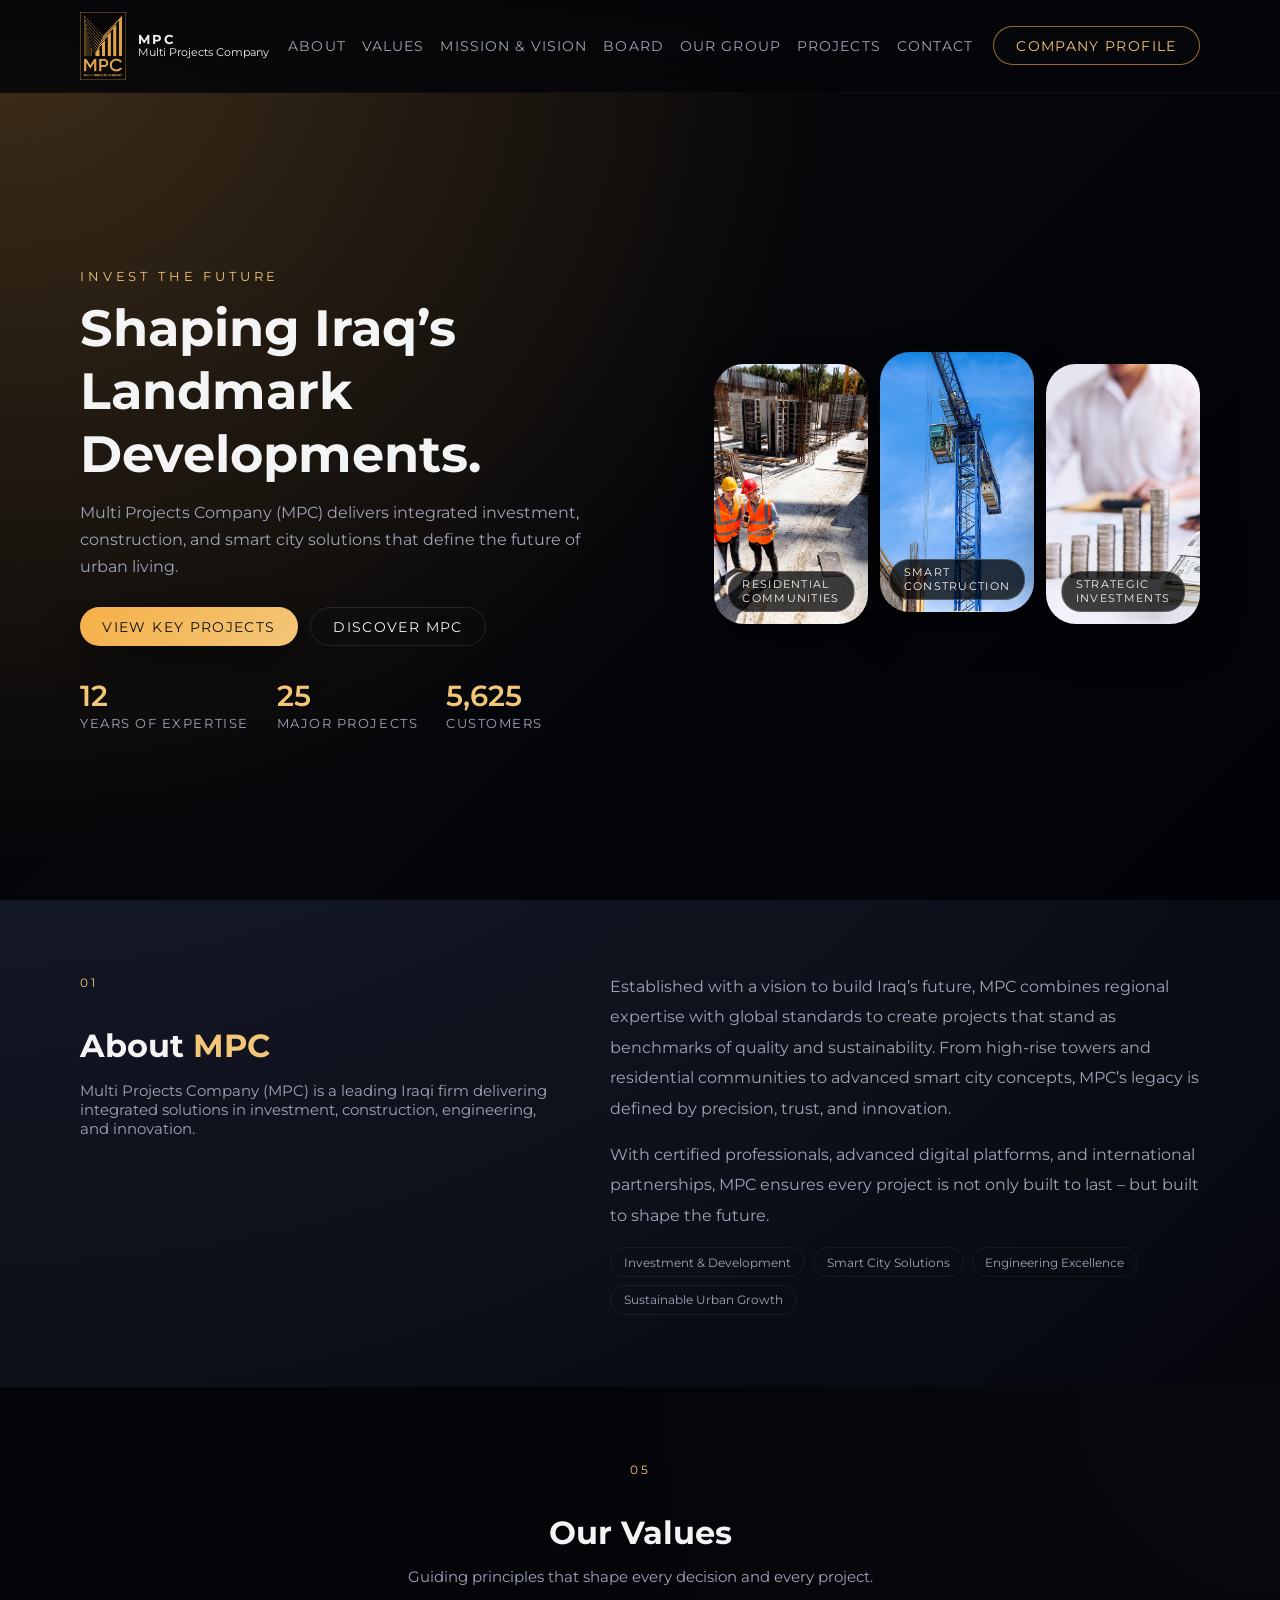
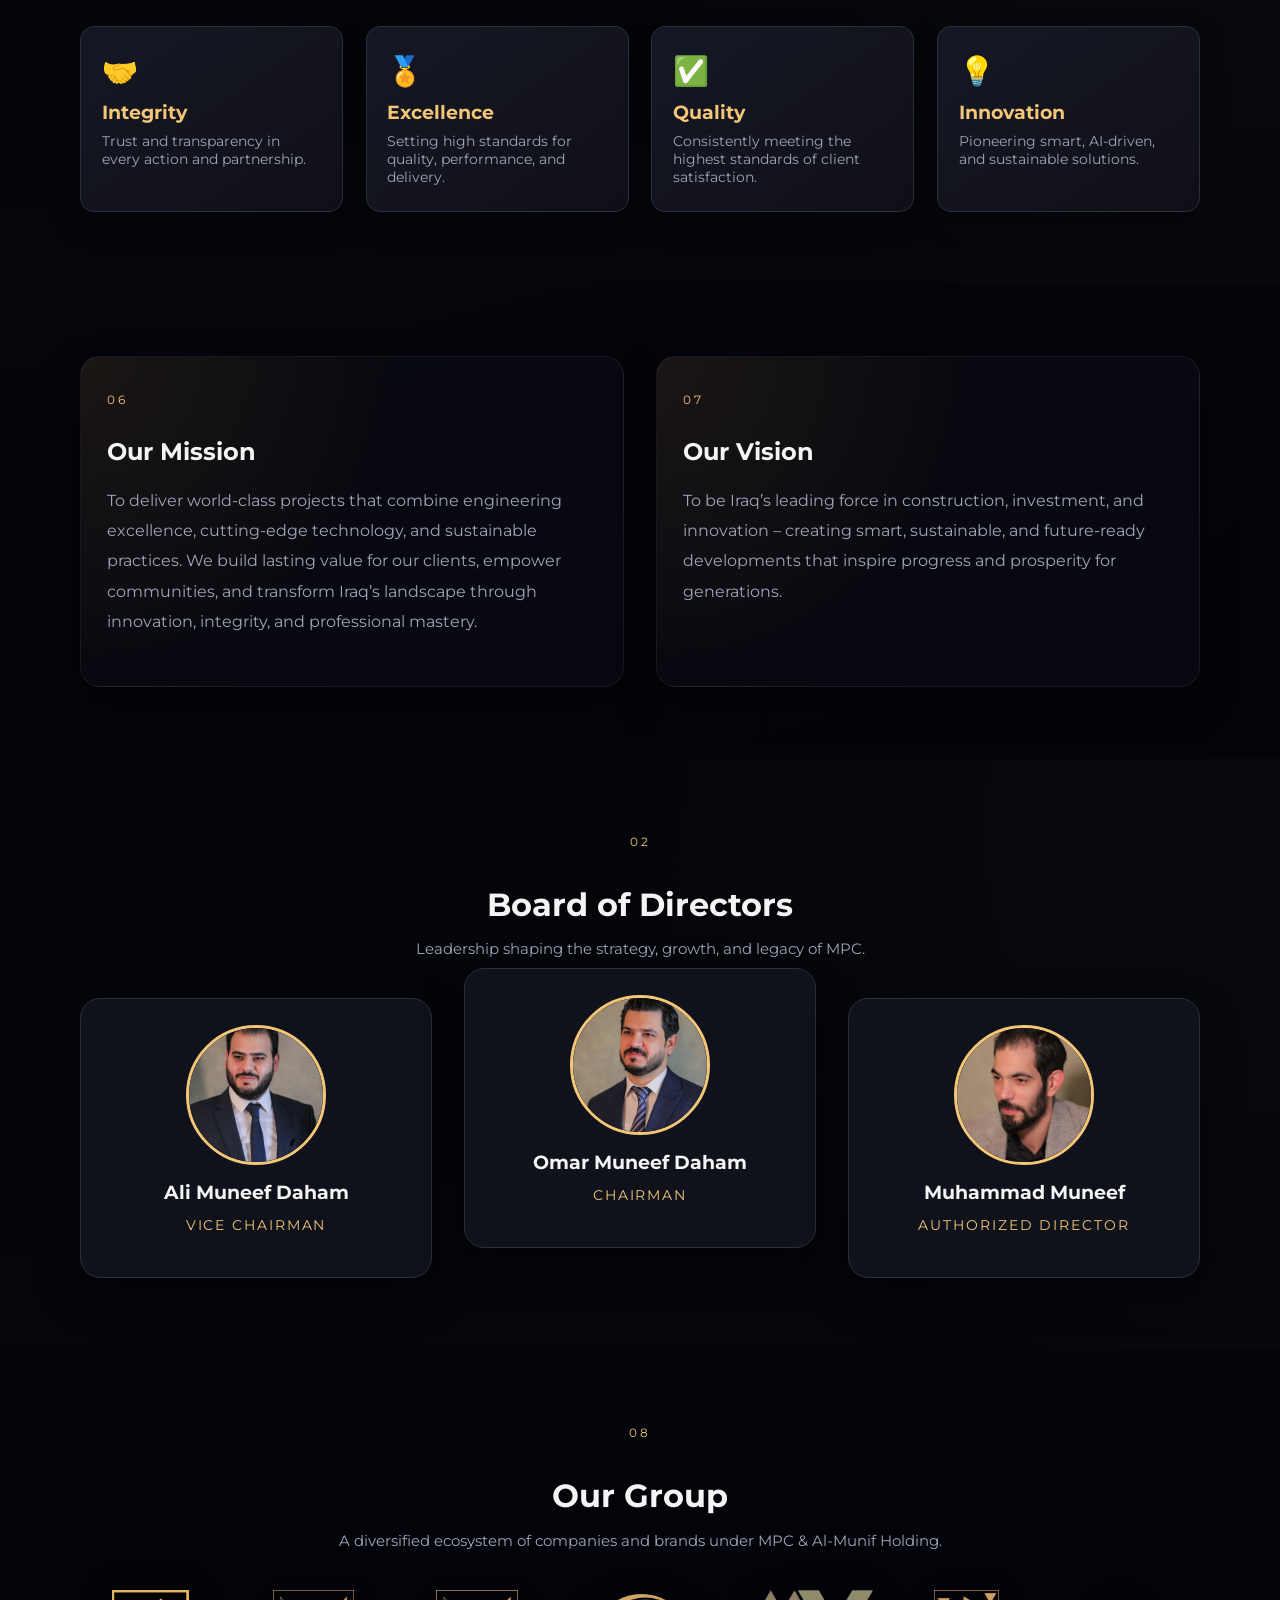
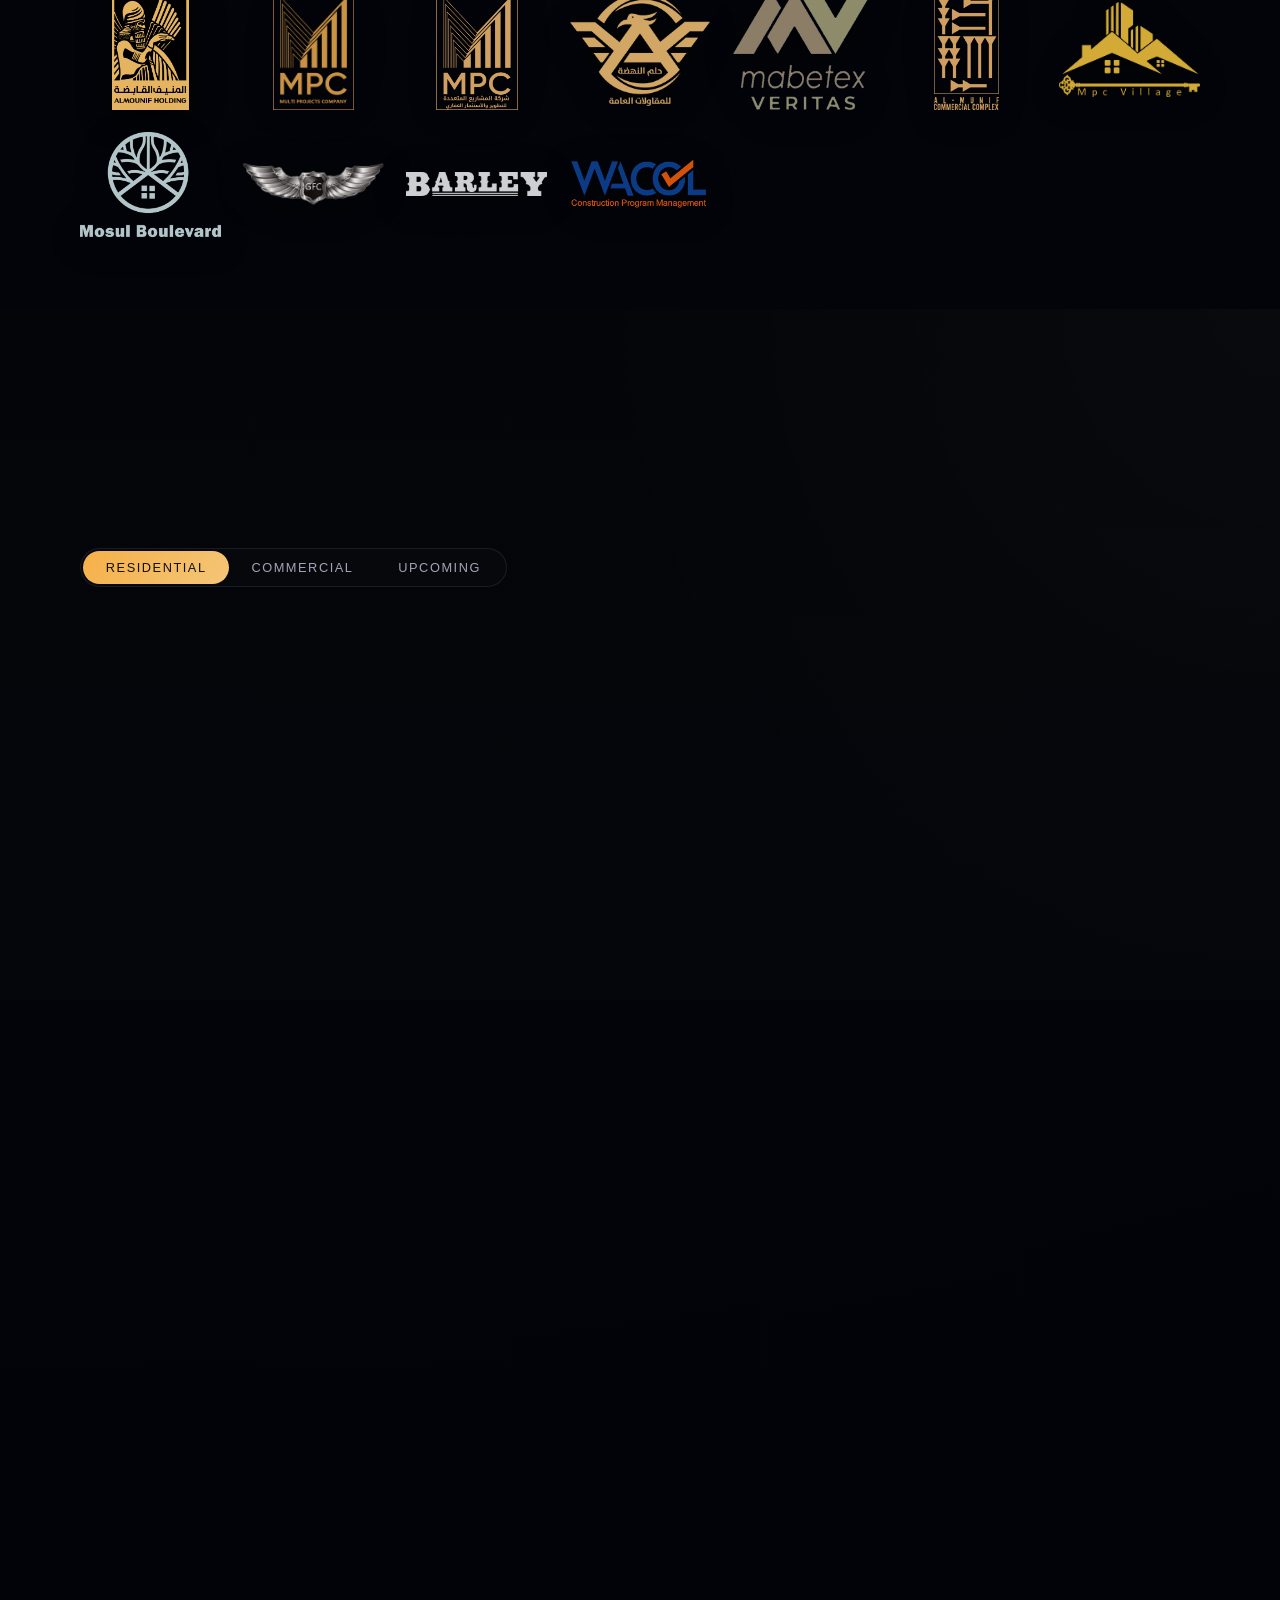
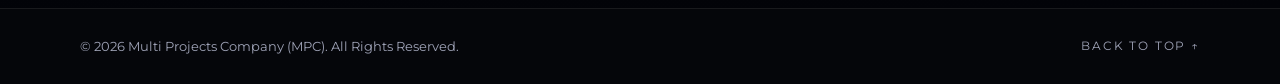
==== index.html @ edf106e2 "Initial commit: MPC corporate website with auto-deploy workflow" ====
<!DOCTYPE html>
<html lang="en">
<head>
    <meta charset="UTF-8" />
    <meta name="viewport" content="width=device-width, initial-scale=1.0" />
    <title>MPC – Multi Projects Company | Invest the Future</title>
    <meta name="description" content="Multi Projects Company (MPC) is a leading Iraqi firm delivering integrated solutions in investment, construction, engineering and innovation." />

    <!-- Fonts -->
    <link rel="preconnect" href="https://fonts.googleapis.com">
    <link rel="preconnect" href="https://fonts.gstatic.com" crossorigin>
    <link href="https://fonts.googleapis.com/css2?family=Montserrat:wght@300;400;500;600;700&display=swap" rel="stylesheet">

    <!-- Styles -->
    <link rel="stylesheet" href="assets/css/styles.css" />
</head>
<body>
    <!-- ================= HEADER ================= -->
    <header class="header" id="top">
        <div class="container header-inner">
            <a href="#top" class="logo">
                <img src="assets/img/mpc-logo-gold.png" alt="MPC Logo" />
                <span class="logo-text">
                    <strong>MPC</strong>
                    <small>Multi Projects Company</small>
                </span>
            </a>

            <nav class="nav" id="nav">
                <button class="nav-toggle" id="navToggle" aria-label="Toggle navigation">
                    <span></span><span></span>
                </button>
                <ul class="nav-list">
                    <li><a href="#about">About</a></li>
                    <li><a href="#values">Values</a></li>
                    <li><a href="#mission-vision">Mission & Vision</a></li>
                    <li><a href="#board">Board</a></li>
                    <li><a href="#group">Our Group</a></li>
                    <li><a href="#projects">Projects</a></li>
                    <li><a href="#contact">Contact</a></li>
                </ul>
            </nav>

            <a href="assets/mpc-company-profile.pdf" class="btn btn-outline" target="_blank">
                Company Profile
            </a>
        </div>
    </header>

    <!-- ================= HERO ================= -->
    <section class="hero">
        <div class="hero-overlay"></div>
        <video class="hero-video" autoplay muted loop playsinline>
            <!-- Optional: place a short muted loop of construction/city or remove video tag and use a static image -->
            <source src="assets/video/city-construction.mp4" type="video/mp4" />
        </video>

        <div class="container hero-content">
            <div class="hero-text">
                <p class="hero-kicker">Invest the Future</p>
                <h1>Shaping Iraq’s Landmark Developments.</h1>
                <p class="hero-sub">
                    Multi Projects Company (MPC) delivers integrated investment, construction,
                    and smart city solutions that define the future of urban living.
                </p>
                <div class="hero-actions">
                    <a href="#projects" class="btn btn-primary">View Key Projects</a>
                    <a href="#about" class="btn btn-ghost">Discover MPC</a>
                </div>
                <div class="hero-stats">
                    <div class="stat">
                        <span class="stat-number" data-target="12">0</span>
                        <span class="stat-label">Years of Expertise</span>
                    </div>
                    <div class="stat">
                        <span class="stat-number" data-target="25">0</span>
                        <span class="stat-label">Major Projects</span>
                    </div>
                    <div class="stat">
                        <span class="stat-number" data-target="10000">0</span>
                        <span class="stat-label">Customers</span>
                    </div>
                </div>
            </div>
            <div class="hero-cards">
                <div class="hero-card hero-card--left">
                    <img src="assets/img/hero-residential.jpg" alt="Residential projects" />
                    <div class="hero-card-label">Residential Communities</div>
                </div>
                <div class="hero-card hero-card--center">
                    <img src="assets/img/hero-crane.jpg" alt="Construction crane" />
                    <div class="hero-card-label">Smart Construction</div>
                </div>
                <div class="hero-card hero-card--right">
                    <img src="assets/img/hero-invest.jpg" alt="Investment growth" />
                    <div class="hero-card-label">Strategic Investments</div>
                </div>
            </div>
        </div>
    </section>

    <!-- ================= ABOUT ================= -->
    <section class="section" id="about">
        <div class="container section-grid">
            <div class="section-header reveal">
                <span class="eyebrow">01</span>
                <h2>About <span class="gold">MPC</span></h2>
                <p>
                    Multi Projects Company (MPC) is a leading Iraqi firm delivering integrated solutions
                    in investment, construction, engineering, and innovation.
                </p>
            </div>
            <div class="section-body reveal">
                <p>
                    Established with a vision to build Iraq’s future, MPC combines regional expertise with
                    global standards to create projects that stand as benchmarks of quality and sustainability.
                    From high-rise towers and residential communities to advanced smart city concepts, MPC’s
                    legacy is defined by precision, trust, and innovation.
                </p>
                <p>
                    With certified professionals, advanced digital platforms, and international partnerships,
                    MPC ensures every project is not only built to last – but built to shape the future.
                </p>

                <div class="about-highlights">
                    <div class="chip">Investment & Development</div>
                    <div class="chip">Smart City Solutions</div>
                    <div class="chip">Engineering Excellence</div>
                    <div class="chip">Sustainable Urban Growth</div>
                </div>
            </div>
        </div>
    </section>

    <!-- ================= VALUES ================= -->
    <section class="section section-alt" id="values">
        <div class="container">
            <div class="section-header center reveal">
                <span class="eyebrow">05</span>
                <h2>Our Values</h2>
                <p>Guiding principles that shape every decision and every project.</p>
            </div>

            <div class="values-grid">
                <article class="value-card reveal">
                    <div class="value-icon">🤝</div>
                    <h3>Integrity</h3>
                    <p>Trust and transparency in every action and partnership.</p>
                </article>

                <article class="value-card reveal">
                    <div class="value-icon">🏅</div>
                    <h3>Excellence</h3>
                    <p>Setting high standards for quality, performance, and delivery.</p>
                </article>

                <article class="value-card reveal">
                    <div class="value-icon">✅</div>
                    <h3>Quality</h3>
                    <p>Consistently meeting the highest standards of client satisfaction.</p>
                </article>

                <article class="value-card reveal">
                    <div class="value-icon">💡</div>
                    <h3>Innovation</h3>
                    <p>Pioneering smart, AI-driven, and sustainable solutions.</p>
                </article>
            </div>
        </div>
    </section>

    <!-- ================= MISSION / VISION ================= -->
    <section class="section" id="mission-vision">
        <div class="container mission-vision-grid">
            <div class="card glass reveal">
                <span class="eyebrow">06</span>
                <h2>Our Mission</h2>
                <p>
                    To deliver world-class projects that combine engineering excellence,
                    cutting-edge technology, and sustainable practices. We build lasting value
                    for our clients, empower communities, and transform Iraq’s landscape
                    through innovation, integrity, and professional mastery.
                </p>
            </div>

            <div class="card glass reveal">
                <span class="eyebrow">07</span>
                <h2>Our Vision</h2>
                <p>
                    To be Iraq’s leading force in construction, investment, and innovation – creating smart,
                    sustainable, and future-ready developments that inspire progress and prosperity for generations.
                </p>
            </div>
        </div>
    </section>

    <!-- ================= BOARD ================= -->
    <section class="section section-alt" id="board">
        <div class="container">
            <div class="section-header center reveal">
                <span class="eyebrow">02</span>
                <h2>Board of Directors</h2>
                <p>Leadership shaping the strategy, growth, and legacy of MPC.</p>
            </div>

            <div class="board-grid">
                <article class="board-card reveal">
                    <div class="board-img">
                        <img src="assets/img/ali-muneef.jpg" alt="Ali Muneef Daham" />
                    </div>
                    <h3>Ali Muneef Daham</h3>
                    <p class="board-role">Vice Chairman</p>
                </article>

                <article class="board-card reveal">
                    <div class="board-img">
                        <img src="assets/img/omar-muneef.jpg" alt="Omar Muneef Daham" />
                    </div>
                    <h3>Omar Muneef Daham</h3>
                    <p class="board-role">Chairman</p>
                </article>

                <article class="board-card reveal">
                    <div class="board-img">
                        <img src="assets/img/muhammad-muneef.jpg" alt="Muhammad Muneef" />
                    </div>
                    <h3>Muhammad Muneef</h3>
                    <p class="board-role">Authorized Director</p>
                </article>
            </div>
        </div>
    </section>

    <!-- ================= OUR GROUP ================= -->
    <section class="section" id="group">
        <div class="container">
            <div class="section-header center reveal">
                <span class="eyebrow">08</span>
                <h2>Our Group</h2>
                <p>A diversified ecosystem of companies and brands under MPC &amp; Al-Munif Holding.</p>
            </div>

            <div class="group-logos reveal">
                <!-- Replace logo paths with your actual files -->
                <img src="assets/img/logo-almunif-holding.png" alt="Al-Munif Holding" />
                <img src="assets/img/logo-mpc-en.png" alt="MPC" />
                <img src="assets/img/logo-mpc-ar.png" alt="MPC Arabic" />
                <img src="assets/img/logo-dream-of-summit.png" alt="Dream of Summit" />
                <img src="assets/img/logo-mabetex-veritas.png" alt="Mabetex Veritas" />
                <img src="assets/img/logo-almunif-complex.png" alt="Al-Munif Commercial Complex" />
                <img src="assets/img/logo-mpc-village.png" alt="MPC Village" />
                <img src="assets/img/logo-boulevard-mosul.png" alt="Boulevard Mosul" />
                <img src="assets/img/logo-gfc.png" alt="GFC" />
                <img src="assets/img/logo-barley.png" alt="Barley" />
                <img src="assets/img/logo-wacol.png" alt="WACOL" />
            </div>
        </div>
    </section>

    <!-- ================= PROJECTS ================= -->
    <section class="section section-alt" id="projects">
        <div class="container">
            <div class="section-header center reveal">
                <span class="eyebrow">Projects</span>
                <h2>Flagship & Ongoing Projects</h2>
                <p>Residential, commercial, and smart city developments across Iraq.</p>
            </div>

            <div class="tabs">
                <button class="tab-button active" data-target="#tab-residential">Residential</button>
                <button class="tab-button" data-target="#tab-commercial">Commercial</button>
                <button class="tab-button" data-target="#tab-upcoming">Upcoming</button>
            </div>

            <div class="tab-panels">
                <!-- Residential -->
                <div class="tab-panel active" id="tab-residential">
                    <div class="cards-grid">
                        <article class="project-card reveal">
                            <img src="assets/img/project-mpc-village.jpg" alt="MPC Village" />
                            <div class="project-body">
                                <h3>MPC Village – Rumadi</h3>
                                <p>
                                    A modern residential community offering smart living, green areas,
                                    and integrated services for families.
                                </p>
                            </div>
                        </article>
                        <article class="project-card reveal">
                            <img src="assets/img/project-mpc-towers.jpg" alt="MPC Towers" />
                            <div class="project-body">
                                <h3>MPC Towers</h3>
                                <p>
                                    High-rise residential towers designed with contemporary architecture
                                    and advanced security & facility management.
                                </p>
                            </div>
                        </article>
                    </div>
                </div>

                <!-- Commercial -->
                <div class="tab-panel" id="tab-commercial">
                    <div class="cards-grid">
                        <article class="project-card reveal">
                            <img src="assets/img/project-almunif-complex.jpg" alt="Al-Munif Commercial Complex" />
                            <div class="project-body">
                                <h3>Al-Munif Commercial Complex – Mosul</h3>
                                <p>
                                    Landmark mixed-use complex combining retail, entertainment, and business spaces,
                                    becoming a new urban hub for the city.
                                </p>
                            </div>
                        </article>
                        <article class="project-card reveal">
                            <img src="assets/img/project-boulevard-mosul.jpg" alt="Boulevard Mosul" />
                            <div class="project-body">
                                <h3>Boulevard Mosul</h3>
                                <p>
                                    A vibrant boulevard project integrating dining, leisure, and boutique retail
                                    in a premium urban environment.
                                </p>
                            </div>
                        </article>
                    </div>
                </div>

                <!-- Upcoming -->
                <div class="tab-panel" id="tab-upcoming">
                    <div class="cards-grid">
                        <article class="project-card reveal">
                            <img src="assets/img/project-ramadi-smartcity.jpg" alt="Ramadi Smart City" />
                            <div class="project-body">
                                <h3>Ramadi Smart City Concept</h3>
                                <p>
                                    One of Iraq’s first smart city developments, integrating digital infrastructure,
                                    sustainability, and modern urban planning.
                                </p>
                            </div>
                        </article>
                        <article class="project-card reveal">
                            <img src="assets/img/project-mpc-village-2.jpg" alt="MPC Village 2" />
                            <div class="project-body">
                                <h3>MPC Village – Phase 2</h3>
                                <p>
                                    Expanded residential clusters, enhanced amenities, and new investment opportunities
                                    for partners and residents.
                                </p>
                            </div>
                        </article>
                    </div>
                </div>
            </div>
        </div>
    </section>

    <!-- ================= CONTACT ================= -->
    <section class="section" id="contact">
        <div class="container contact-grid">
            <div class="contact-info reveal">
                <span class="eyebrow">Contact</span>
                <h2>Get in touch with MPC</h2>
                <p>
                    For investment opportunities, partnership inquiries, or project details,
                    our team is ready to support you.
                </p>

                <ul class="contact-list">
                    <li><strong>Headquarters:</strong> Erbil / Mosul / Rumadi / Baghdad, Iraq</li>
                    <li><strong>Email:</strong> <a href="mailto:info@mpciraq.com">info@mpciraq.com</a></li>
                    <li><strong>Website:</strong> <a href="https://www.mpciraq.com" target="_blank">www.mpciraq.com</a></li>
                </ul>

                <div class="social">
                    <a href="https://www.linkedin.com/company/multi-projects-company/" aria-label="LinkedIn">in</a>
                    <a href="https://www.facebook.com/multiprojectsco" aria-label="Facebook">f</a>
                    <a href="https://www.instagram.com/multi_projects_comp?igsh=bHpvZ3lxYXlwNWZt" aria-label="Instagram">ig</a>
                </div>
            </div>

            <form class="contact-form reveal" autocomplete="off">
                <div class="field">
                    <label for="name">Name</label>
                    <input id="name" type="text" placeholder="Your full name" required />
                </div>
                <div class="field">
                    <label for="email">Email</label>
                    <input id="email" type="email" placeholder="you@example.com" required />
                </div>
                <div class="field">
                    <label for="subject">Subject</label>
                    <input id="subject" type="text" placeholder="How can we help you?" />
                </div>
                <div class="field">
                    <label for="message">Message</label>
                    <textarea id="message" rows="4" placeholder="Write your message here"></textarea>
                </div>
                <button type="submit" class="btn btn-primary full">Send Message</button>
                <p class="form-status" id="formStatus"></p>
            </form>
        </div>
    </section>

    <!-- ================= FOOTER ================= -->
    <footer class="footer">
        <div class="container footer-inner">
            <p>© <span id="year"></span> Multi Projects Company (MPC). All Rights Reserved.</p>
            <a href="#top" class="back-to-top">Back to top ↑</a>
        </div>
    </footer>

    <!-- Scripts -->
    <script src="assets/js/main.js"></script>
</body>
</html>
---- assets/css/styles.css ----
:root {
    --bg: #07080b;
    --bg-alt: #101218;
    --bg-card: #151824;
    --gold: #f6b048;
    --gold-soft: #f3c678;
    --text: #f4f4f4;
    --muted: #a0a4b8;
    --border: #2a2f3c;
    --radius-lg: 20px;
    --radius-md: 14px;
    --shadow-soft: 0 18px 40px rgba(0, 0, 0, 0.45);
    --transition: all 0.25s ease-out;
}

*,
*::before,
*::after {
    box-sizing: border-box;
}

html,
body {
    margin: 0;
    padding: 0;
    font-family: "Montserrat", system-ui, -apple-system, BlinkMacSystemFont, "Segoe UI", sans-serif;
    color: var(--text);
    background: radial-gradient(circle at top left, #202539 0, #04050a 40%, #020308 100%);
    scroll-behavior: smooth;
}

img {
    max-width: 100%;
    display: block;
}

a {
    color: inherit;
    text-decoration: none;
}

section {
    position: relative;
}

/* Containers */

.container {
    width: min(1120px, 92vw);
    margin: 0 auto;
}

/* Header */

.header {
    position: fixed;
    inset-block-start: 0;
    inset-inline: 0;
    z-index: 50;
    backdrop-filter: blur(10px);
    background: linear-gradient(to bottom, rgba(4,5,8,0.96), rgba(4,5,8,0.85));
    border-bottom: 1px solid rgba(255,255,255,0.03);
}

.header-inner {
    display: flex;
    align-items: center;
    justify-content: space-between;
    padding-block: 0.75rem;
    gap: 1rem;
}

.logo {
    display: flex;
    align-items: center;
    gap: 0.75rem;
}

.logo img {
    width: 46px;
}

.logo-text {
    display: flex;
    flex-direction: column;
    font-size: 0.8rem;
    line-height: 1.2;
}

.logo-text strong {
    letter-spacing: 0.16em;
    text-transform: uppercase;
    font-size: 0.8rem;
}

.nav {
    display: flex;
    align-items: center;
    gap: 1.25rem;
}

.nav-list {
    display: flex;
    align-items: center;
    gap: 1rem;
    list-style: none;
    padding: 0;
    margin: 0;
}

.nav-list a {
    font-size: 0.87rem;
    letter-spacing: 0.08em;
    text-transform: uppercase;
    color: var(--muted);
    position: relative;
}

.nav-list a::after {
    content: "";
    position: absolute;
    left: 0;
    bottom: -6px;
    width: 0;
    height: 2px;
    background: var(--gold);
    transition: width 0.25s ease-out;
}

.nav-list a:hover {
    color: var(--text);
}

.nav-list a:hover::after {
    width: 100%;
}

/* Nav toggle (mobile) */

.nav-toggle {
    display: none;
    flex-direction: column;
    justify-content: center;
    gap: 5px;
    width: 34px;
    height: 34px;
    border-radius: 999px;
    border: 1px solid rgba(255,255,255,0.1);
    background: transparent;
    cursor: pointer;
}

.nav-toggle span {
    display: block;
    height: 2px;
    width: 18px;
    border-radius: 99px;
    background: var(--text);
    transition: transform 0.25s ease, opacity 0.25s ease;
}

/* Buttons */

.btn {
    display: inline-flex;
    align-items: center;
    justify-content: center;
    padding: 0.65rem 1.4rem;
    border-radius: 999px;
    font-size: 0.85rem;
    text-transform: uppercase;
    letter-spacing: 0.1em;
    border: none;
    cursor: pointer;
    transition: var(--transition);
}

.btn-primary {
    background: linear-gradient(135deg, var(--gold), var(--gold-soft));
    color: #111;
    box-shadow: var(--shadow-soft);
}

.btn-primary:hover {
    filter: brightness(1.05);
    transform: translateY(-1px);
}

.btn-outline {
    border: 1px solid rgba(246,176,72,0.6);
    color: var(--gold-soft);
    background: rgba(8,9,13,0.7);
}

.btn-outline:hover {
    background: rgba(246,176,72,0.1);
}

.btn-ghost {
    border: 1px solid rgba(255,255,255,0.1);
    color: var(--text);
    background: transparent;
}

.btn-ghost:hover {
    background: rgba(255,255,255,0.06);
}

.btn.full {
    width: 100%;
}

/* Hero */

.hero {
    position: relative;
    padding-top: 5.5rem;
    min-height: 100vh;
    display: flex;
    align-items: center;
    overflow: hidden;
}

.hero-video {
    position: absolute;
    inset: 0;
    width: 100%;
    height: 100%;
    object-fit: cover;
    opacity: 0.25;
    pointer-events: none;
}

.hero-overlay {
    position: absolute;
    inset: 0;
    background:
        radial-gradient(circle at top left, rgba(246,176,72,0.25) 0, transparent 55%),
        linear-gradient(135deg, #020308 0, #05060a 50%, #020308 100%);
}

.hero-content {
    position: relative;
    display: grid;
    grid-template-columns: minmax(0, 1.1fr) minmax(0, 0.9fr);
    gap: 2.5rem;
    align-items: center;
    padding-block: 4rem;
}

.hero-text h1 {
    font-size: clamp(2.5rem, 4vw, 3.4rem);
    margin: 0 0 0.75rem;
}

.hero-kicker {
    text-transform: uppercase;
    letter-spacing: 0.3em;
    font-size: 0.8rem;
    color: var(--gold-soft);
    margin-bottom: 0.75rem;
}

.hero-sub {
    color: var(--muted);
    max-width: 34rem;
    line-height: 1.7;
    font-size: 0.98rem;
}

.hero-actions {
    display: flex;
    flex-wrap: wrap;
    gap: 0.75rem;
    margin-top: 1.7rem;
    margin-bottom: 2rem;
}

.hero-stats {
    display: flex;
    flex-wrap: wrap;
    gap: 1.75rem;
}

.stat {
    min-width: 120px;
}

.stat-number {
    display: block;
    font-size: 1.8rem;
    font-weight: 600;
    color: var(--gold-soft);
}

.stat-label {
    font-size: 0.8rem;
    text-transform: uppercase;
    letter-spacing: 0.12em;
    color: var(--muted);
}

/* Hero cards */

.hero-cards {
    display: grid;
    grid-template-columns: repeat(3, minmax(0, 1fr));
    gap: 0.75rem;
}

.hero-card {
    position: relative;
    border-radius: 30px;
    overflow: hidden;
    background: #11131b;
    box-shadow: var(--shadow-soft);
    transform-origin: center;
    transition: var(--transition);
}

.hero-card img {
    width: 100%;
    height: 260px;
    object-fit: cover;
    filter: saturate(1.1);
}

.hero-card-label {
    position: absolute;
    left: 50%;
    bottom: 12px;
    transform: translateX(-50%);
    padding: 0.35rem 0.85rem;
    border-radius: 20px;
    font-size: 0.68rem;
    letter-spacing: 0.12em;
    text-transform: uppercase;
    background: rgba(0,0,0,0.75);
    border: 1px solid rgba(255,255,255,0.2);
}

.hero-card--center {
    transform: translateY(-12px);
}

.hero-card:hover {
    transform: translateY(-10px) scale(1.02);
}

/* Sections */

.section {
    padding-block: 4.5rem;
}

.section-alt {
    background: radial-gradient(circle at top right, rgba(255,255,255,0.02) 0, transparent 50%),
                linear-gradient(to bottom, #040509, #05060b);
}

.section-header {
    margin-bottom: 2.5rem;
}

.section-header.center {
    text-align: center;
    max-width: 640px;
    margin-inline: auto;
}

.section-header h2 {
    font-size: 2rem;
    margin-bottom: 0.4rem;
}

.section-header p {
    color: var(--muted);
    font-size: 0.96rem;
}

.eyebrow {
    display: inline-block;
    text-transform: uppercase;
    letter-spacing: 0.25em;
    font-size: 0.75rem;
    color: var(--gold-soft);
    margin-bottom: 0.6rem;
}

.gold {
    color: var(--gold-soft);
}

.section-grid {
    display: grid;
    grid-template-columns: minmax(0, 0.9fr) minmax(0, 1.1fr);
    gap: 3rem;
}

.section-body p {
    color: var(--muted);
    line-height: 1.9;
    margin-top: 0;
    margin-bottom: 1rem;
}

.about-highlights {
    display: flex;
    flex-wrap: wrap;
    gap: 0.5rem;
    margin-top: 1rem;
}

.chip {
    padding: 0.4rem 0.8rem;
    border-radius: 999px;
    border: 1px solid rgba(255,255,255,0.06);
    font-size: 0.76rem;
    color: var(--muted);
}

/* Values */

.values-grid {
    display: grid;
    grid-template-columns: repeat(4, minmax(0, 1fr));
    gap: 1.4rem;
}

.value-card {
    background: linear-gradient(145deg, #151824, #100f17);
    border-radius: var(--radius-md);
    padding: 1.6rem 1.3rem;
    border: 1px solid var(--border);
    box-shadow: 0 10px 26px rgba(0,0,0,0.35);
    text-align: left;
}

.value-icon {
    font-size: 1.8rem;
    margin-bottom: 0.8rem;
}

.value-card h3 {
    margin: 0 0 0.5rem;
    color: var(--gold-soft);
}

.value-card p {
    margin: 0;
    font-size: 0.9rem;
    color: var(--muted);
}

/* Mission & Vision */

.mission-vision-grid {
    display: grid;
    grid-template-columns: repeat(2, minmax(0,1fr));
    gap: 2rem;
}

.card.glass {
    background: radial-gradient(circle at top left, rgba(246,176,72,0.08) 0, transparent 50%),
                rgba(10,12,19,0.82);
    border-radius: var(--radius-lg);
    padding: 2rem 1.6rem;
    border: 1px solid rgba(255,255,255,0.06);
    box-shadow: var(--shadow-soft);
}

.card.glass p {
    color: var(--muted);
    line-height: 1.9;
}

/* Board */

.board-grid {
    display: grid;
    grid-template-columns: repeat(3, minmax(0,1fr));
    gap: 2rem;
    align-items: end;
}

.board-card:nth-child(2).reveal {
    transform: translateY(-6px);
}

.board-card:nth-child(2).reveal.visible {
    transform: translateY(-30px);
}

.board-card {
    background: #10121b;
    border-radius: var(--radius-lg);
    padding: 1.6rem 1.2rem 1.9rem;
    border: 1px solid var(--border);
    text-align: center;
    box-shadow: var(--shadow-soft);
}

.board-img {
    width: 140px;
    height: 140px;
    margin: 0 auto 1rem;
    border-radius: 50%;
    overflow: hidden;
    border: 3px solid var(--gold-soft);
}

.board-img img {
    width: 100%;
    height: 100%;
    object-fit: cover;
}

.board-card h3 {
    margin: 0.4rem 0 0.1rem;
}

.board-role {
    font-size: 0.85rem;
    color: var(--gold-soft);
    text-transform: uppercase;
    letter-spacing: 0.14em;
}

/* Group logos */

.group-logos {
    display: grid;
    grid-template-columns: repeat(auto-fit, minmax(130px, 1fr));
    gap: 1.4rem;
    align-items: center;
    justify-items: center;
    margin-top: 1.4rem;
}

.group-logos img {
    max-height: 120px;
    filter: drop-shadow(0 6px 18px rgba(0,0,0,0.6));
    opacity: 0.9;
}

/* Tabs & Projects */

.tabs {
    display: inline-flex;
    border-radius: 999px;
    border: 1px solid rgba(255,255,255,0.08);
    padding: 0.15rem;
    background: rgba(8,9,13,0.9);
    margin-bottom: 1.5rem;
}

.tab-button {
    border: none;
    background: transparent;
    padding: 0.55rem 1.4rem;
    border-radius: 999px;
    font-size: 0.8rem;
    letter-spacing: 0.12em;
    text-transform: uppercase;
    color: var(--muted);
    cursor: pointer;
    transition: var(--transition);
}

.tab-button.active {
    background: linear-gradient(135deg, var(--gold), var(--gold-soft));
    color: #111;
}

.tab-panels {
    margin-top: 0.5rem;
}

.tab-panel {
    display: none;
}

.tab-panel.active {
    display: block;
}

.cards-grid {
    display: grid;
    grid-template-columns: repeat(2, minmax(0,1fr));
    gap: 1.4rem;
}

.project-card {
    background: #11121b;
    border-radius: var(--radius-md);
    overflow: hidden;
    border: 1px solid var(--border);
    box-shadow: var(--shadow-soft);
}

.project-card img {
    height: 200px;
    object-fit: cover;
}

.project-body {
    padding: 1.2rem 1.1rem 1.4rem;
}

.project-body h3 {
    margin-top: 0;
    margin-bottom: 0.4rem;
}

.project-body p {
    margin: 0;
    font-size: 0.9rem;
    color: var(--muted);
}

/* Contact */

.contact-grid {
    display: grid;
    grid-template-columns: minmax(0, 1.1fr) minmax(0, 0.9fr);
    gap: 2.2rem;
}

.contact-list {
    list-style: none;
    padding: 0;
    margin: 1.1rem 0;
}

.contact-list li {
    margin-bottom: 0.5rem;
    color: var(--muted);
    font-size: 0.93rem;
}

.contact-list strong {
    color: var(--text);
}

.social {
    display: flex;
    gap: 0.7rem;
    margin-top: 0.6rem;
}

.social a {
    width: 32px;
    height: 32px;
    border-radius: 999px;
    border: 1px solid rgba(255,255,255,0.18);
    display: inline-flex;
    align-items: center;
    justify-content: center;
    font-size: 0.8rem;
    color: var(--muted);
}

.social a:hover {
    border-color: var(--gold-soft);
    color: var(--gold-soft);
}

.contact-form {
    background: #10121b;
    border-radius: var(--radius-lg);
    padding: 1.8rem 1.5rem;
    border: 1px solid var(--border);
    box-shadow: var(--shadow-soft);
}

.field {
    margin-bottom: 1rem;
}

label {
    display: block;
    font-size: 0.8rem;
    text-transform: uppercase;
    letter-spacing: 0.16em;
    color: var(--muted);
    margin-bottom: 0.25rem;
}

input,
textarea {
    width: 100%;
    padding: 0.6rem 0.75rem;
    border-radius: 10px;
    border: 1px solid rgba(255,255,255,0.12);
    background: #080a10;
    color: var(--text);
    font-family: inherit;
    font-size: 0.9rem;
}

input:focus,
textarea:focus {
    outline: none;
    border-color: var(--gold-soft);
}

.form-status {
    margin-top: 0.5rem;
    font-size: 0.86rem;
    color: var(--muted);
}

/* Footer */

.footer {
    border-top: 1px solid rgba(255,255,255,0.08);
    background: #05060a;
    padding-block: 1rem;
}

.footer-inner {
    display: flex;
    align-items: center;
    justify-content: space-between;
    gap: 1rem;
    font-size: 0.82rem;
    color: var(--muted);
}

.back-to-top {
    text-transform: uppercase;
    letter-spacing: 0.16em;
    font-size: 0.72rem;
}

/* Animations - reveal */

.reveal {
    opacity: 0;
    transform: translateY(24px);
    transition: opacity 0.7s ease-out, transform 0.7s ease-out;
}

.reveal.visible {
    opacity: 1;
    transform: translateY(0);
}

/* Responsive */

@media (max-width: 992px) {
    .hero-content {
        grid-template-columns: minmax(0,1fr);
    }

    .hero-cards {
        margin-top: 2rem;
    }

    .section-grid,
    .mission-vision-grid,
    .board-grid,
    .contact-grid,
    .cards-grid {
        grid-template-columns: minmax(0,1fr);
    }

    .values-grid {
        grid-template-columns: repeat(2, minmax(0,1fr));
    }

    .board-card:nth-child(2).reveal,
    .board-card:nth-child(2).reveal.visible {
        transform: translateY(0);
        order: -1;
    }
}

@media (max-width: 768px) {
    .header-inner {
        padding-block: 0.6rem;
    }

    .nav-list {
        position: absolute;
        inset-inline: 0;
        top: 100%;
        background: #05060a;
        flex-direction: column;
        padding: 0.75rem 1.25rem 1.1rem;
        border-bottom: 1px solid rgba(255,255,255,0.06);
        transform-origin: top;
        transform: scaleY(0);
        opacity: 0;
        pointer-events: none;
    }

    .nav-list.open {
        transform: scaleY(1);
        opacity: 1;
        pointer-events: auto;
    }

    .nav-toggle {
        display: inline-flex;
    }

    .hero {
        padding-top: 4.5rem;
    }

    .hero-card img {
        height: 220px;
    }

    .values-grid {
        grid-template-columns: minmax(0,1fr);
    }

    .footer-inner {
        flex-direction: column;
        text-align: center;
    }
}
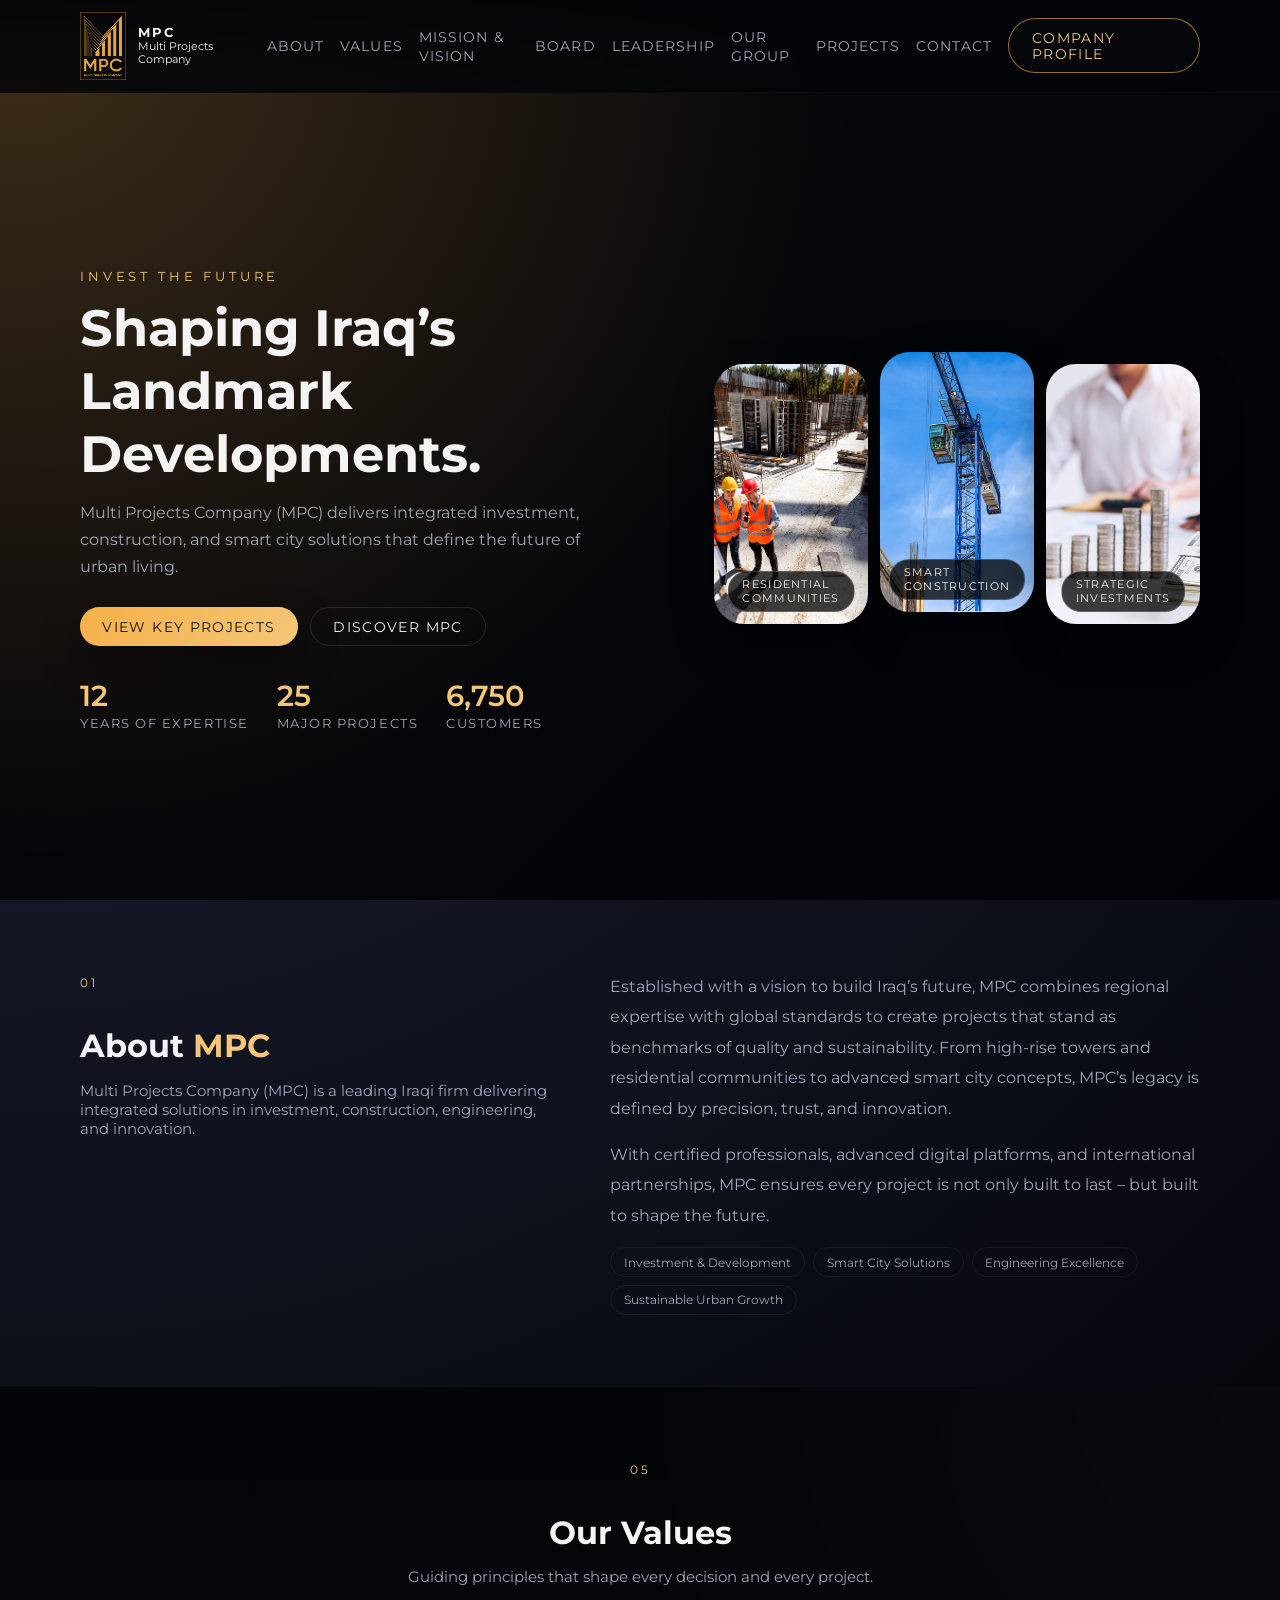
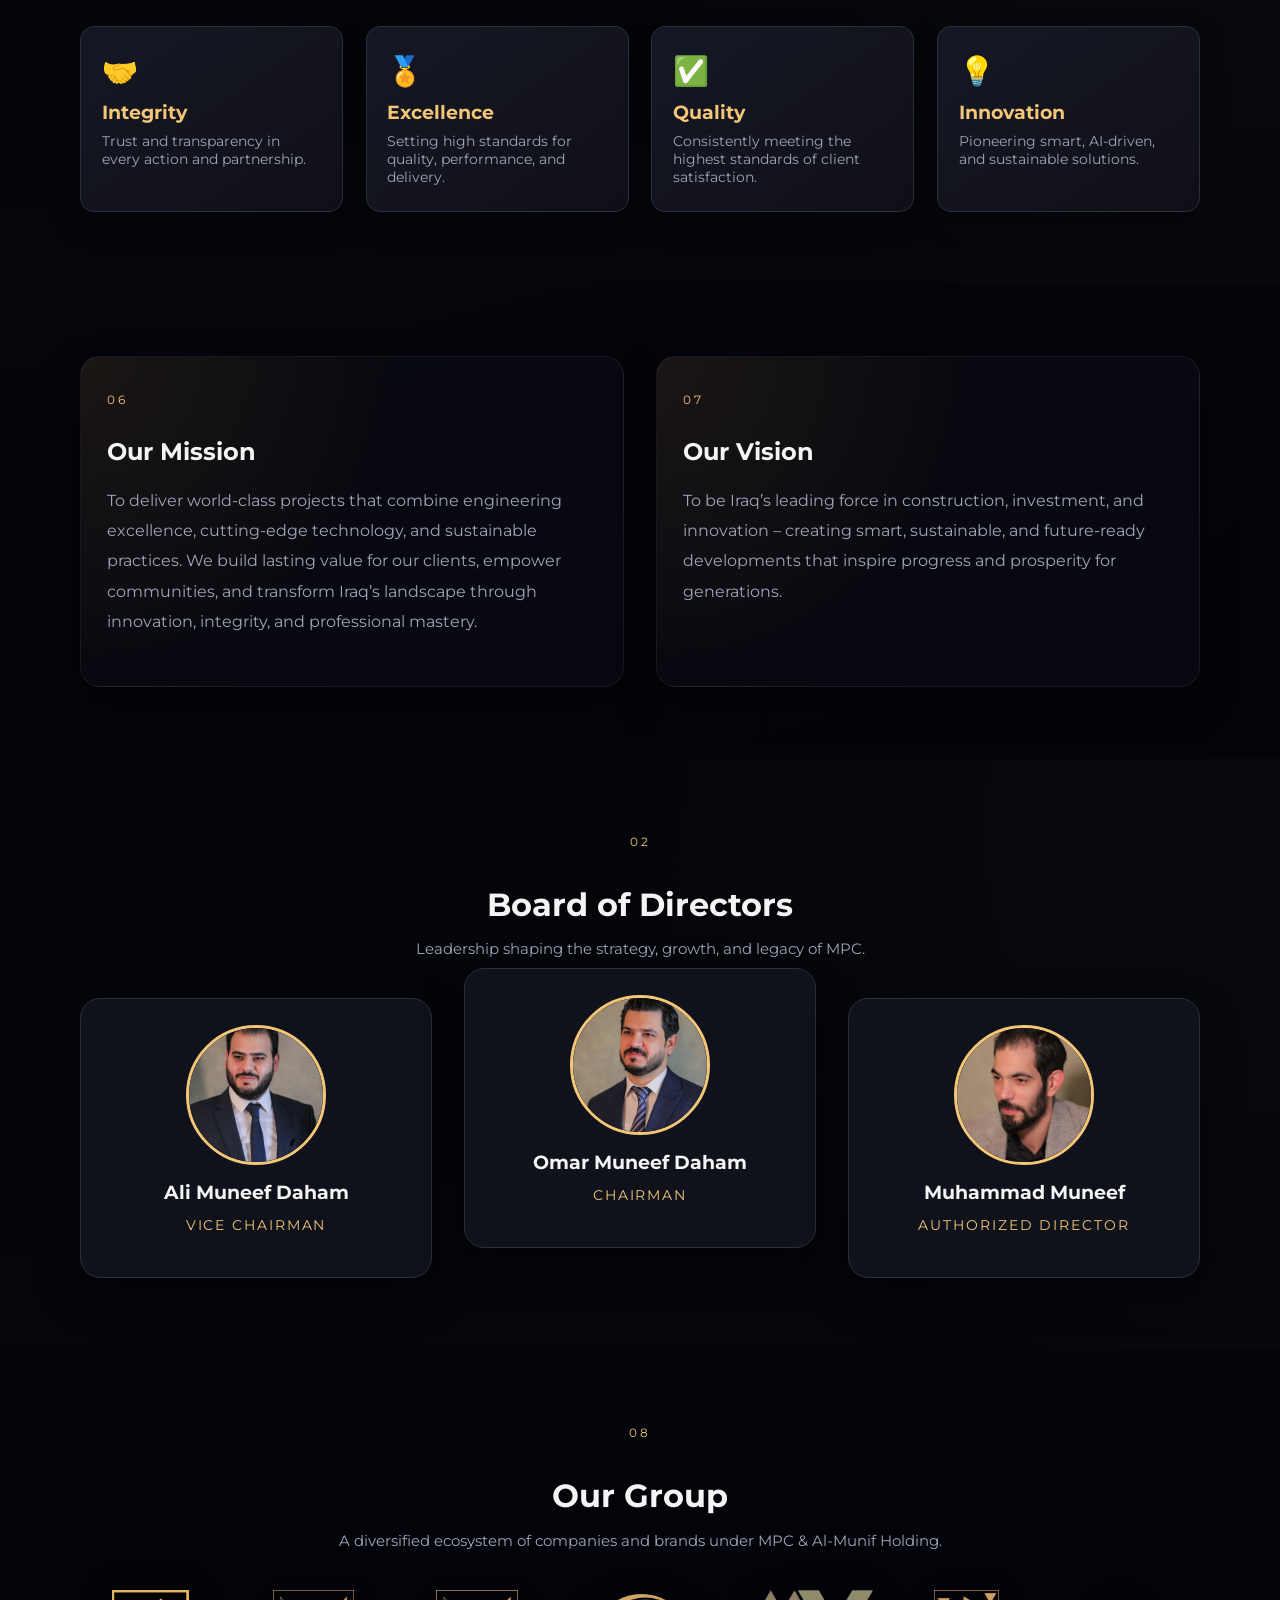
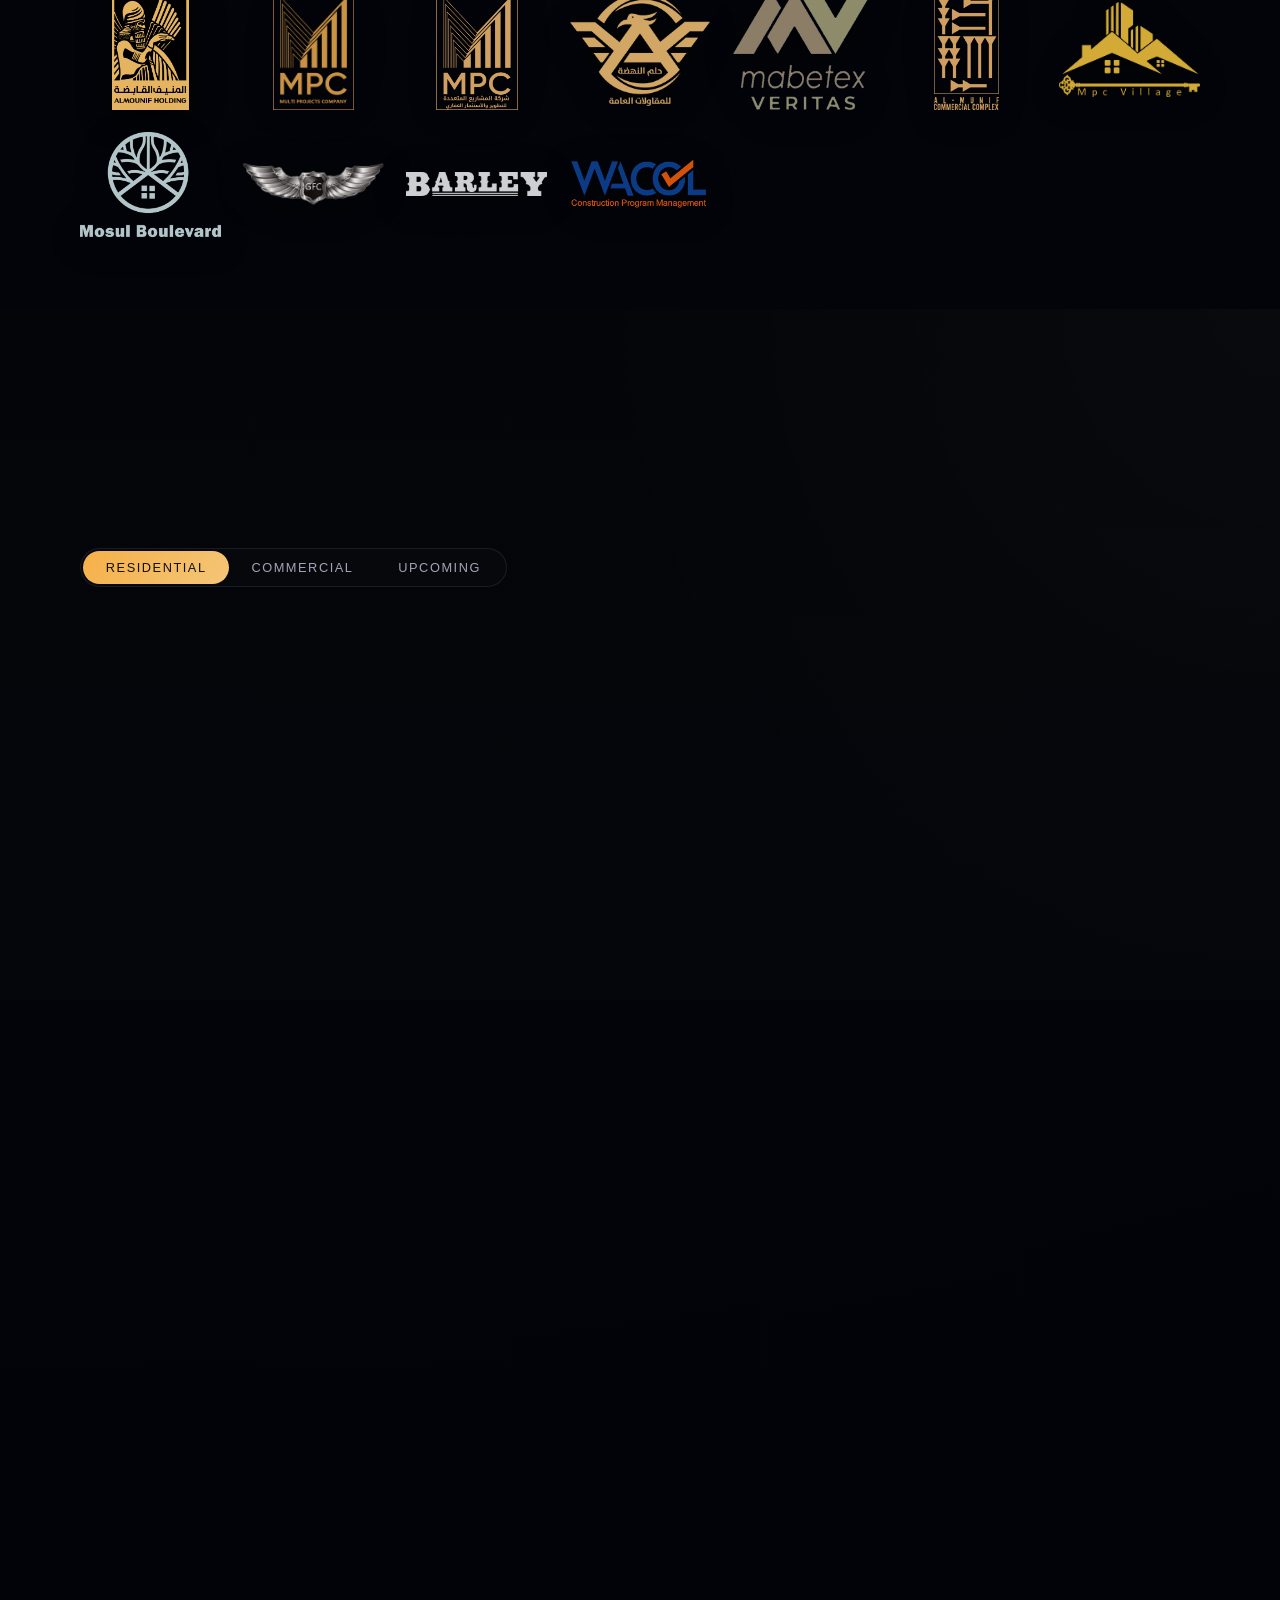
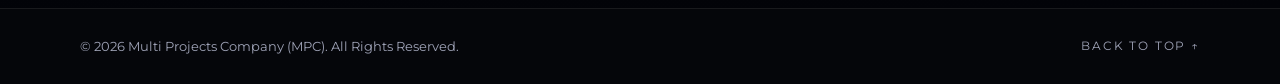
==== commit 266fd7e0: "Add leadership page for Chairman Omar Muneef Daham (SEO Step 1A) - Create leadership.html with chair" ====
--- a/index.html
+++ b/index.html
@@ -13,6 +13,71 @@
 
     <!-- Styles -->
     <link rel="stylesheet" href="assets/css/styles.css" />
+
+    <!-- Open Graph / Twitter -->
+    <meta property="og:title" content="MPC Group — Multi Projects Company | Invest the Future">
+    <meta property="og:description" content="Multi Projects Company (MPC) is a leading Iraqi firm delivering integrated solutions in investment, construction, engineering and innovation.">
+    <meta property="og:image" content="https://www.mpciraq.com/assets/img/mpc-logo-gold.png">
+    <meta property="og:url" content="https://www.mpciraq.com">
+    <meta property="og:type" content="website">
+    <meta property="og:site_name" content="MPC Group">
+    <meta name="twitter:card" content="summary_large_image">
+    <meta name="twitter:title" content="MPC Group — Multi Projects Company | Invest the Future">
+    <meta name="twitter:description" content="Leading Iraqi firm in investment, construction, engineering, and smart city innovation.">
+    <link rel="canonical" href="https://www.mpciraq.com/">
+
+    <!-- Organization Schema -->
+    <script type="application/ld+json">
+    {
+      "@context": "https://schema.org",
+      "@type": "Organization",
+      "name": "Multi Projects Company (MPC Group)",
+      "alternateName": ["MPC Group", "MPC Iraq", "شركة المشاريع المتعددة"],
+      "url": "https://www.mpciraq.com",
+      "logo": "https://www.mpciraq.com/assets/img/mpc-logo-gold.png",
+      "description": "Leading Iraqi firm delivering integrated solutions in investment, construction, real estate development, engineering, and smart city innovation.",
+      "foundingDate": "2021",
+      "founder": {
+        "@type": "Person",
+        "name": "Omar Muneef Daham",
+        "url": "https://www.mpciraq.com/leadership.html"
+      },
+      "address": [
+        {
+          "@type": "PostalAddress",
+          "addressLocality": "Erbil",
+          "addressCountry": "IQ",
+          "name": "MPC Group Headquarters"
+        },
+        {
+          "@type": "PostalAddress",
+          "addressLocality": "Mosul",
+          "addressCountry": "IQ"
+        },
+        {
+          "@type": "PostalAddress",
+          "addressLocality": "Ramadi",
+          "addressCountry": "IQ"
+        },
+        {
+          "@type": "PostalAddress",
+          "addressLocality": "Baghdad",
+          "addressCountry": "IQ"
+        }
+      ],
+      "contactPoint": {
+        "@type": "ContactPoint",
+        "email": "info@mpciraq.com",
+        "contactType": "General Inquiry",
+        "availableLanguage": ["Arabic", "English", "Kurdish"]
+      },
+      "sameAs": [
+        "https://www.linkedin.com/company/multi-projects-company/",
+        "https://www.facebook.com/multiprojectsco",
+        "https://www.instagram.com/multi_projects_comp"
+      ]
+    }
+    </script>
 </head>
 <body>
     <!-- ================= HEADER ================= -->
@@ -35,6 +100,7 @@
                     <li><a href="#values">Values</a></li>
                     <li><a href="#mission-vision">Mission & Vision</a></li>
                     <li><a href="#board">Board</a></li>
+                    <li><a href="leadership.html">Leadership</a></li>
                     <li><a href="#group">Our Group</a></li>
                     <li><a href="#projects">Projects</a></li>
                     <li><a href="#contact">Contact</a></li>
@@ -216,7 +282,7 @@
                     <div class="board-img">
                         <img src="assets/img/omar-muneef.jpg" alt="Omar Muneef Daham" />
                     </div>
-                    <h3>Omar Muneef Daham</h3>
+                    <h3><a href="leadership.html" style="color: inherit; text-decoration: none;">Omar Muneef Daham</a></h3>
                     <p class="board-role">Chairman</p>
                 </article>
 
--- a/assets/css/styles.css
+++ b/assets/css/styles.css
@@ -746,6 +746,69 @@
     transform: translateY(0);
 }
 
+/* Active nav link */
+
+.nav-active {
+    color: var(--gold-soft) !important;
+}
+
+.nav-active::after {
+    width: 100% !important;
+}
+
+/* Leadership page — Chairman */
+
+.chairman-grid {
+    display: grid;
+    grid-template-columns: minmax(0, 0.45fr) minmax(0, 0.55fr);
+    gap: 3rem;
+    align-items: start;
+}
+
+.chairman-photo img {
+    width: 100%;
+    border-radius: var(--radius-lg);
+    border: 3px solid var(--gold-soft);
+    box-shadow: var(--shadow-soft);
+    object-fit: cover;
+}
+
+.chairman-info p {
+    color: var(--muted);
+    line-height: 1.9;
+    margin-top: 0;
+    margin-bottom: 1rem;
+    font-size: 0.95rem;
+}
+
+.chairman-info h2 {
+    font-size: 2rem;
+    margin-bottom: 1rem;
+}
+
+.chairman-languages {
+    margin-top: 1.2rem;
+    font-size: 0.85rem !important;
+    color: var(--gold-soft) !important;
+    text-transform: uppercase;
+    letter-spacing: 0.12em;
+}
+
+/* Board grid — two columns variant */
+
+.board-grid--two {
+    grid-template-columns: repeat(2, minmax(0, 1fr));
+    max-width: 720px;
+    margin-inline: auto;
+}
+
+.board-bio {
+    font-size: 0.88rem;
+    color: var(--muted);
+    margin-top: 0.6rem;
+    line-height: 1.7;
+}
+
 /* Responsive */
 
 @media (max-width: 992px) {
@@ -761,8 +824,14 @@
     .mission-vision-grid,
     .board-grid,
     .contact-grid,
-    .cards-grid {
+    .cards-grid,
+    .chairman-grid {
         grid-template-columns: minmax(0,1fr);
+    }
+
+    .board-grid--two {
+        grid-template-columns: minmax(0, 1fr);
+        max-width: 400px;
     }
 
     .values-grid {
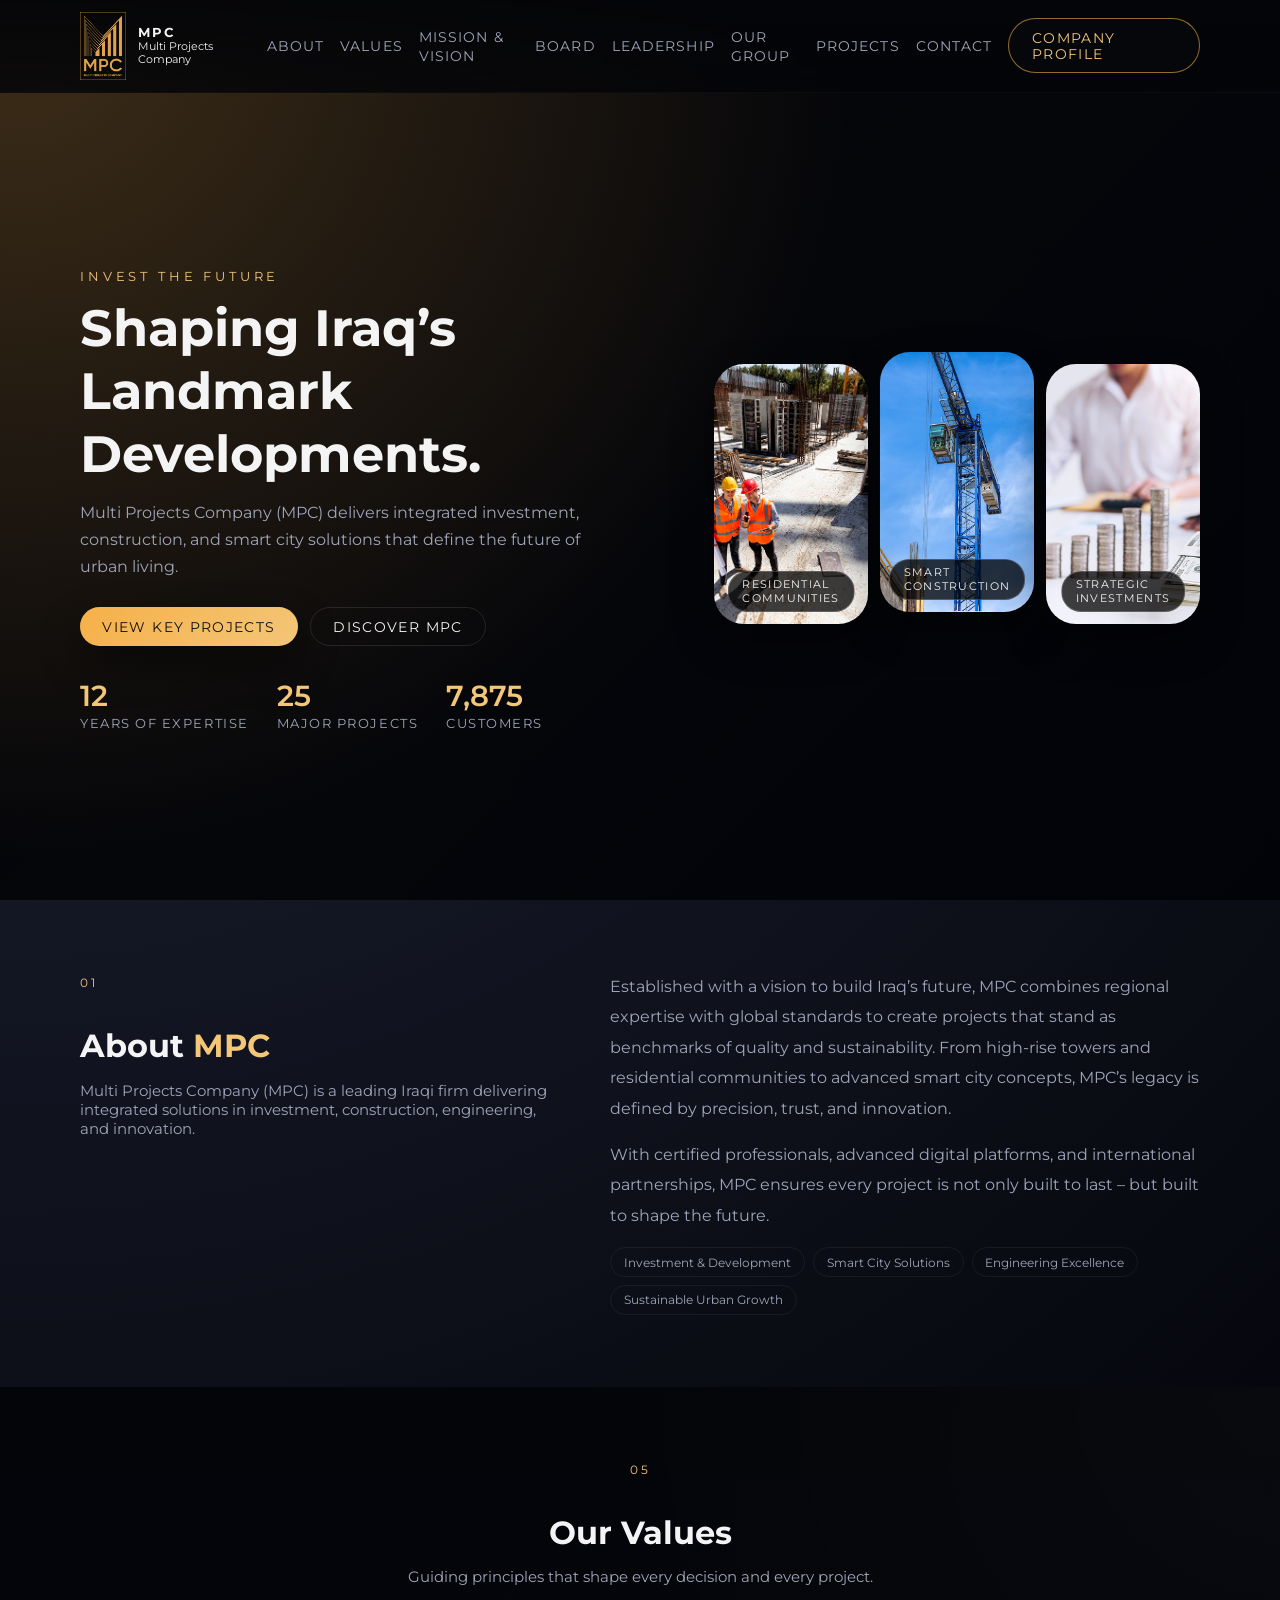
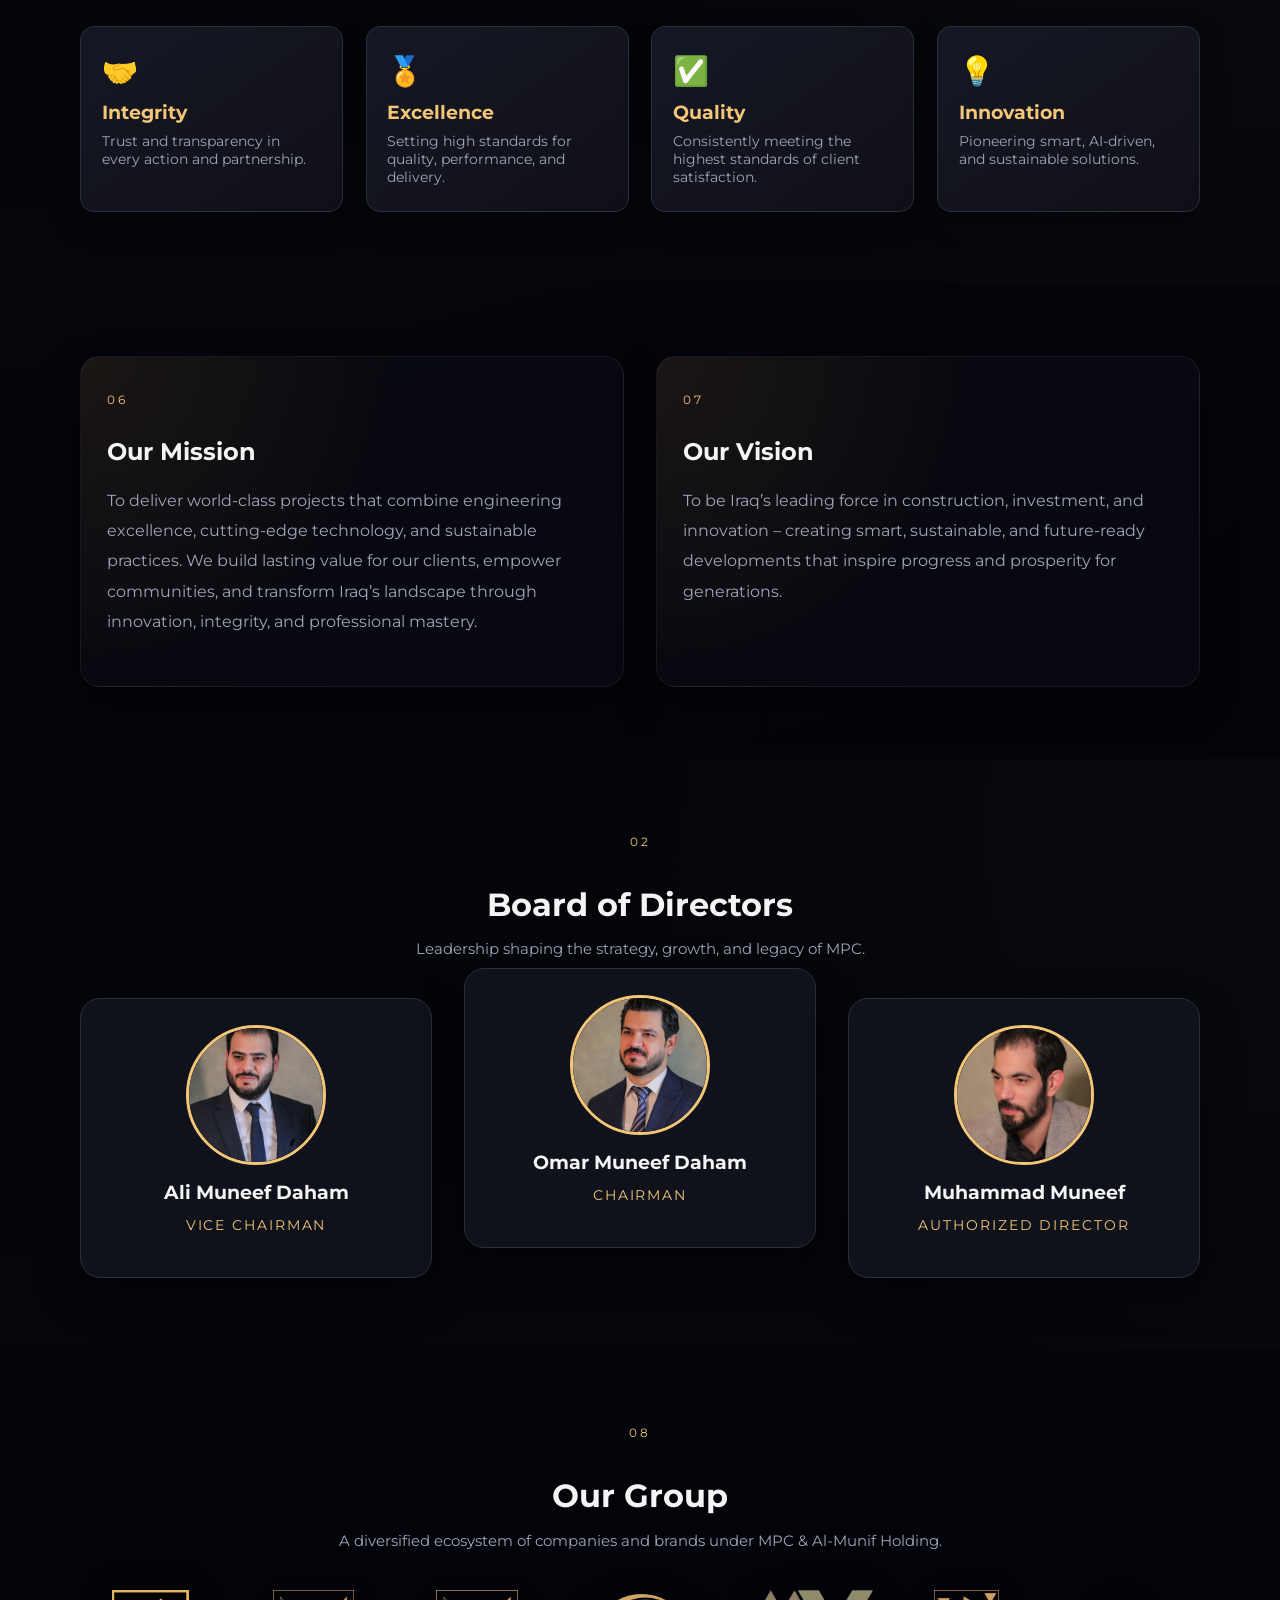
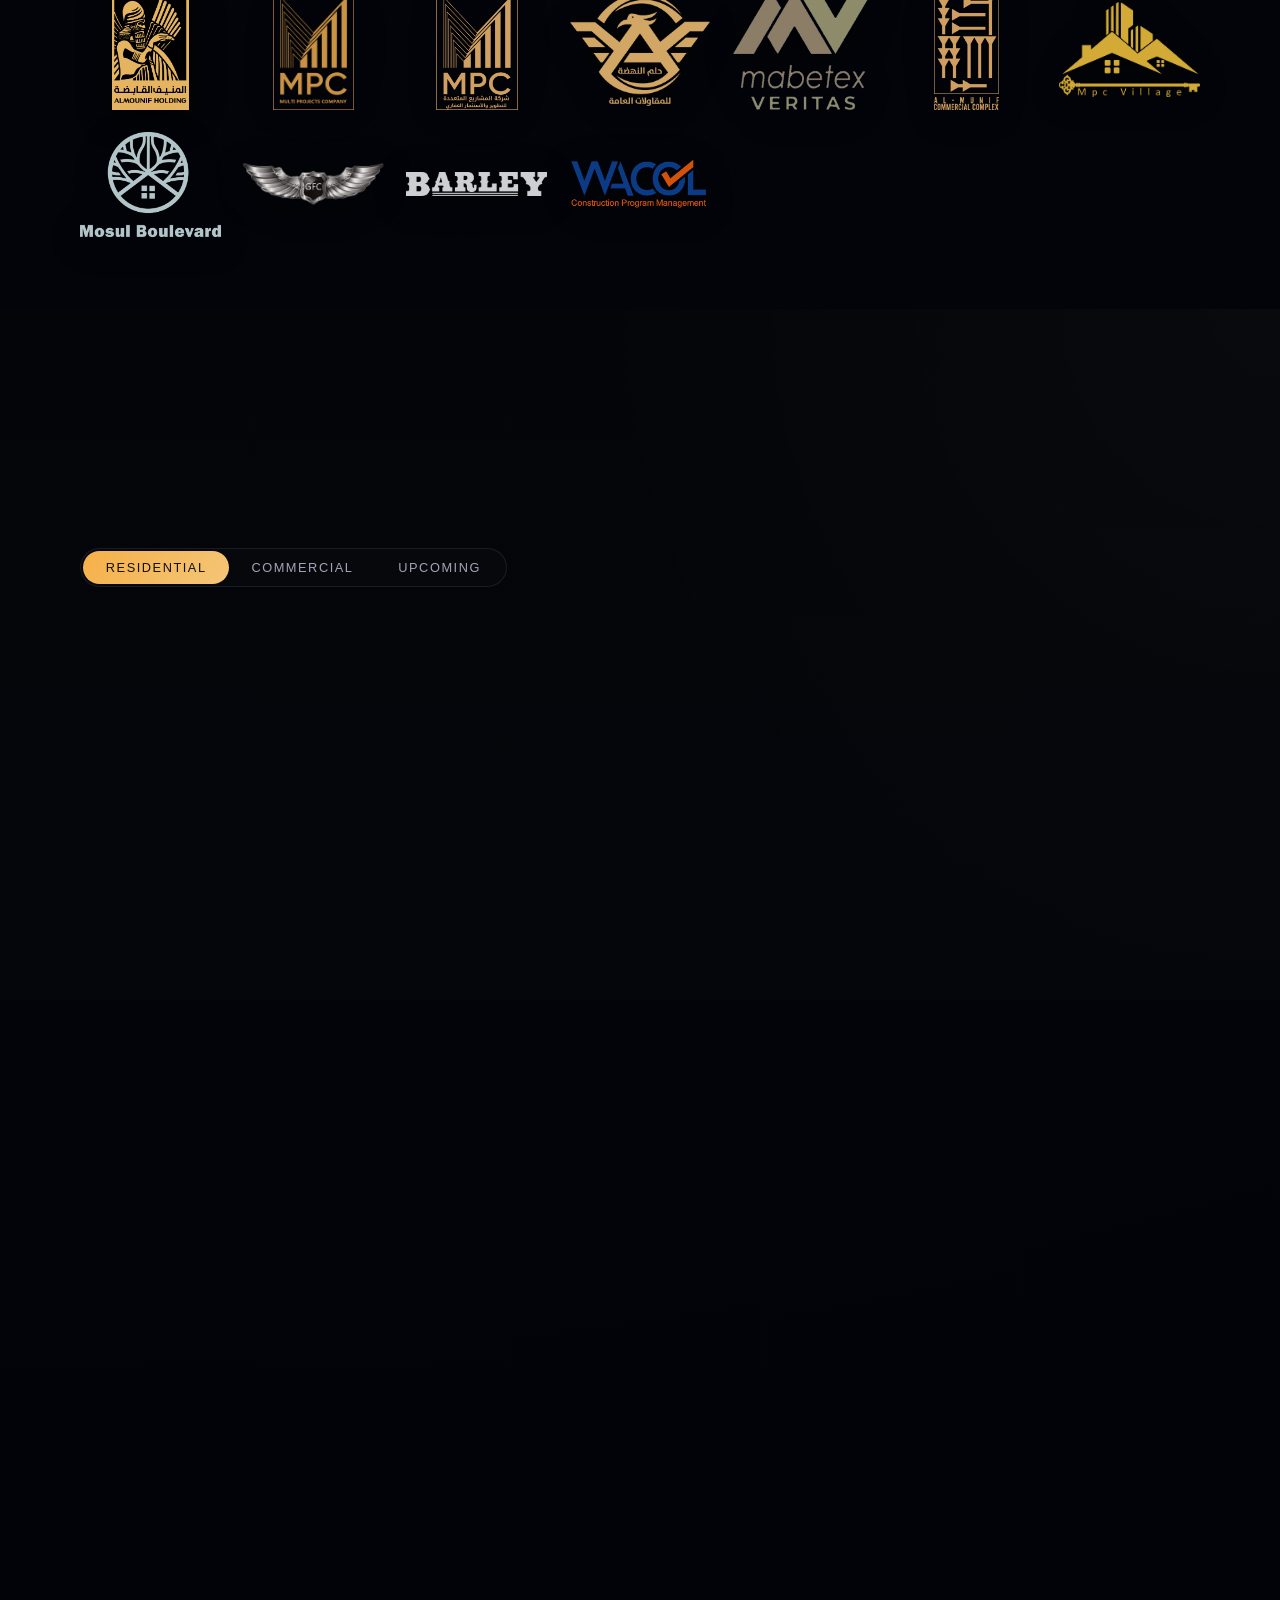
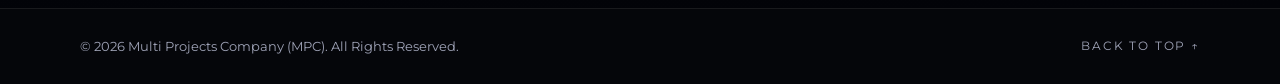
==== commit 05488042: "Add Wikidata entity links to JSON-LD schema for SEO (Q138666704 + Q138666960) Co-Authored-By: Claude" ====
--- a/index.html
+++ b/index.html
@@ -40,7 +40,8 @@
       "founder": {
         "@type": "Person",
         "name": "Omar Muneef Daham",
-        "url": "https://www.mpciraq.com/leadership.html"
+        "url": "https://www.mpciraq.com/leadership.html",
+        "sameAs": "https://www.wikidata.org/entity/Q138666704"
       },
       "address": [
         {
@@ -72,10 +73,16 @@
         "availableLanguage": ["Arabic", "English", "Kurdish"]
       },
       "sameAs": [
+        "https://www.wikidata.org/entity/Q138666960",
         "https://www.linkedin.com/company/multi-projects-company/",
         "https://www.facebook.com/multiprojectsco",
         "https://www.instagram.com/multi_projects_comp"
-      ]
+      ],
+      "identifier": {
+        "@type": "PropertyValue",
+        "propertyID": "Wikidata",
+        "value": "Q138666960"
+      }
     }
     </script>
 </head>
